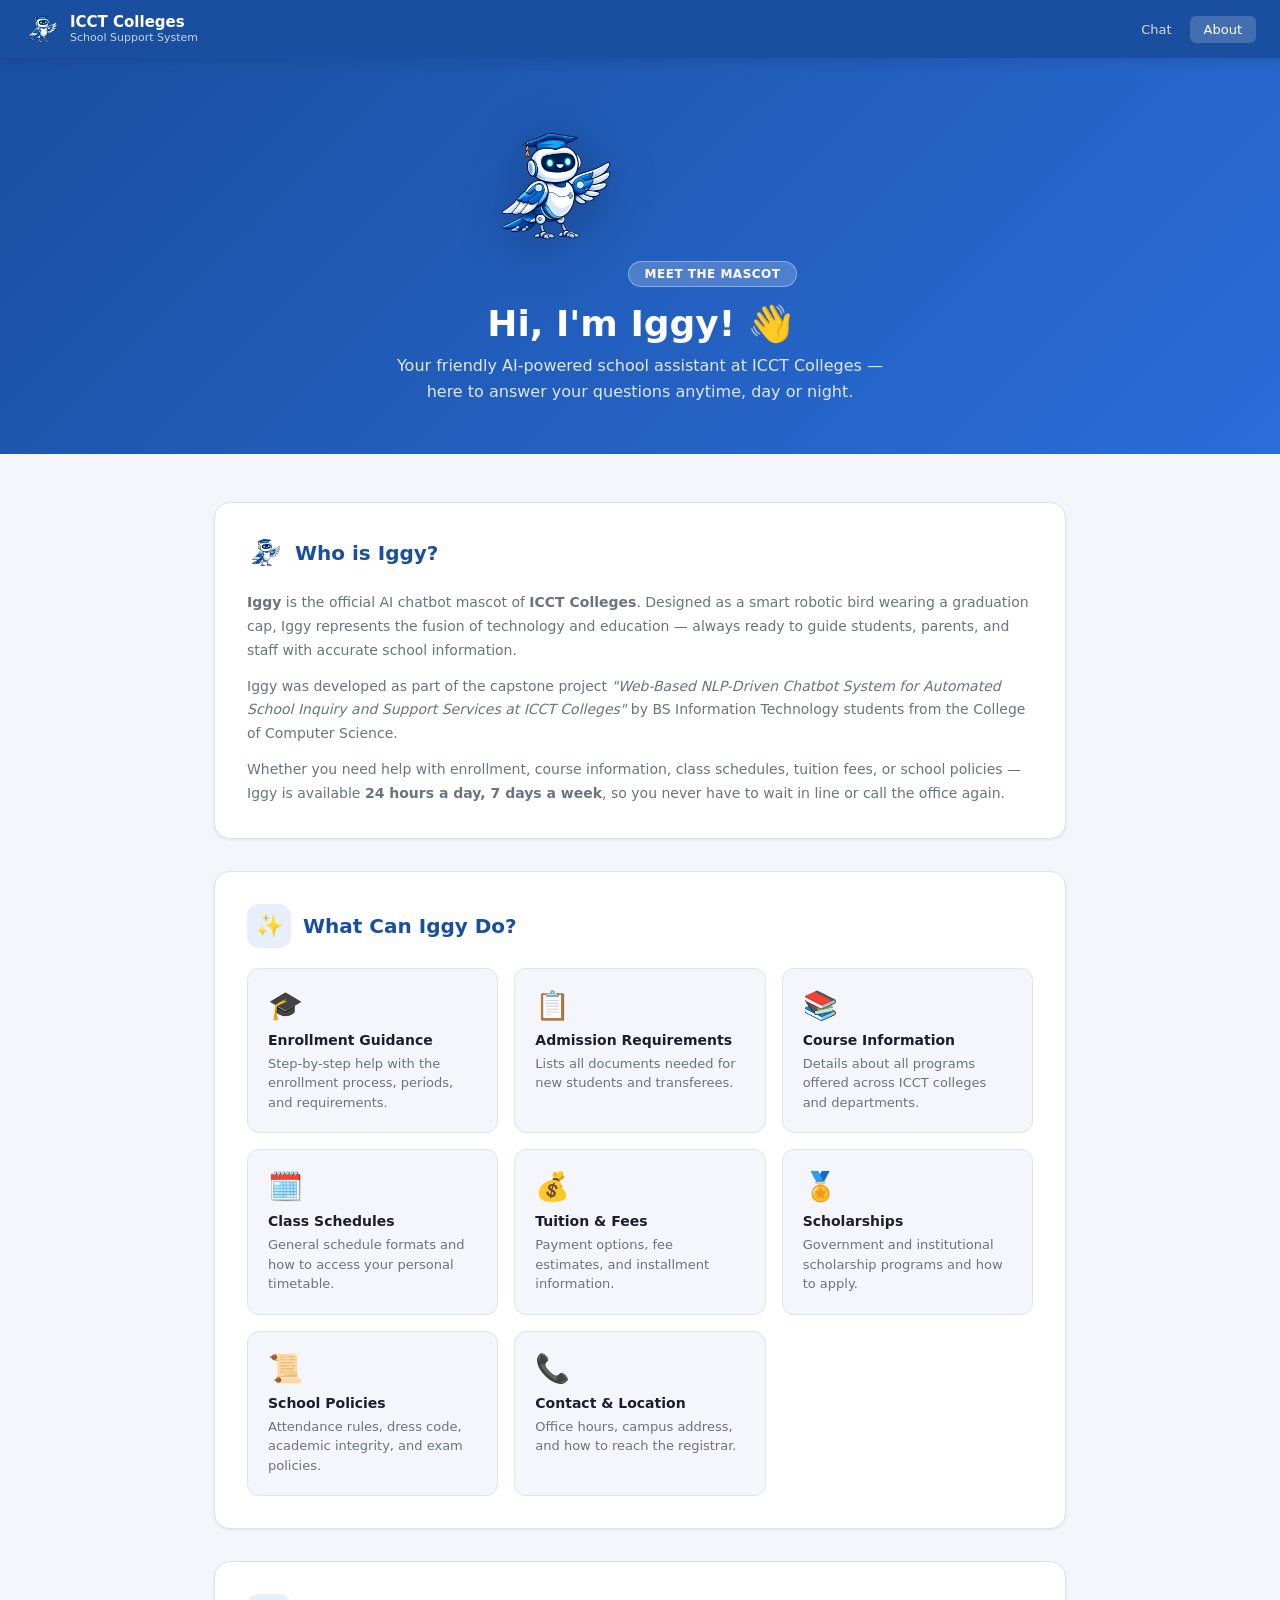
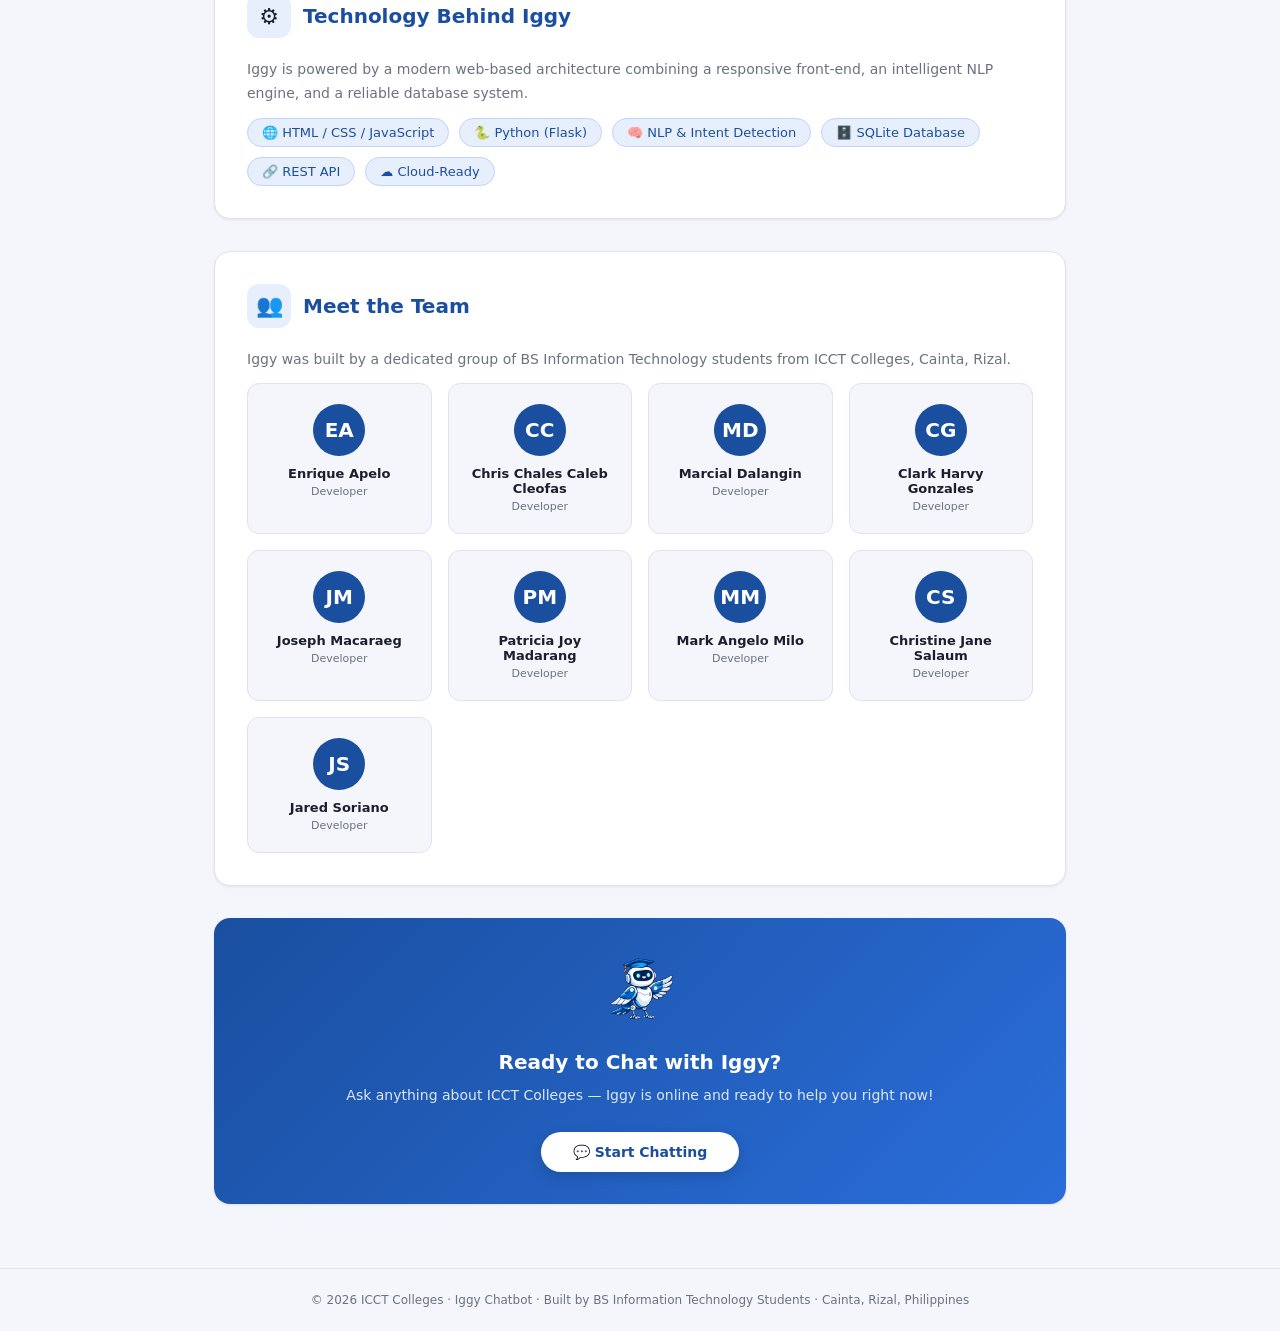
==== about.html @ 2e28d7ce "Add files via upload" ====
<!DOCTYPE html>
<html lang="en">
<head>
  <meta charset="UTF-8" />
  <meta name="viewport" content="width=device-width, initial-scale=1.0"/>
  <title>About Iggy – ICCT Colleges Chatbot</title>
  <style>
    *, *::before, *::after { box-sizing: border-box; margin: 0; padding: 0; }

    :root {
      --primary:       #1a4fa0;
      --primary-dark:  #0e337a;
      --primary-light: #e8effc;
      --accent:        #f5a623;
      --bg:            #f4f6fb;
      --surface:       #ffffff;
      --border:        #dde3f0;
      --text:          #1c1e2e;
      --text-muted:    #6b7280;
      --font:          'Segoe UI', system-ui, sans-serif;
    }

    body {
      font-family: var(--font);
      background: var(--bg);
      color: var(--text);
      min-height: 100vh;
    }

    /* ── Header ── */
    .site-header {
      background: var(--primary);
      color: #fff;
      padding: 0 24px;
      height: 58px;
      display: flex;
      align-items: center;
      justify-content: space-between;
      box-shadow: 0 4px 12px rgba(0,0,0,.10);
      position: sticky;
      top: 0;
      z-index: 100;
    }

    .header-brand { display: flex; align-items: center; gap: 10px; }
    .brand-logo-img { width: 36px; height: 36px; object-fit: contain; }
    .brand-text { display: flex; flex-direction: column; line-height: 1.2; }
    .brand-name { font-size: 15px; font-weight: 700; }
    .brand-tagline { font-size: 11px; opacity: .75; }

    .header-nav { display: flex; gap: 4px; }
    .nav-link {
      color: rgba(255,255,255,.8);
      text-decoration: none;
      padding: 6px 14px;
      border-radius: 6px;
      font-size: 13px;
      font-weight: 500;
      transition: background .18s;
    }
    .nav-link:hover, .nav-link.active {
      background: rgba(255,255,255,.18);
      color: #fff;
    }

    /* ── Hero ── */
    .hero {
      background: linear-gradient(135deg, var(--primary) 0%, #2a6dd9 100%);
      color: #fff;
      text-align: center;
      padding: 60px 24px 50px;
    }

    .hero-img {
      width: 140px;
      height: 140px;
      object-fit: contain;
      filter: drop-shadow(0 8px 24px rgba(0,0,0,.25));
      margin-bottom: 20px;
      animation: float 3s ease-in-out infinite;
    }

    @keyframes float {
      0%, 100% { transform: translateY(0); }
      50%       { transform: translateY(-10px); }
    }

    .hero h1 { font-size: 36px; font-weight: 800; margin-bottom: 8px; }
    .hero p  { font-size: 16px; opacity: .85; max-width: 500px; margin: 0 auto; line-height: 1.6; }

    .hero-badge {
      display: inline-block;
      background: rgba(255,255,255,.2);
      border: 1px solid rgba(255,255,255,.35);
      border-radius: 20px;
      padding: 5px 16px;
      font-size: 12px;
      font-weight: 600;
      letter-spacing: .5px;
      margin-bottom: 16px;
      text-transform: uppercase;
    }

    /* ── Main Content ── */
    .content {
      max-width: 900px;
      margin: 0 auto;
      padding: 48px 24px 64px;
      display: flex;
      flex-direction: column;
      gap: 32px;
    }

    /* ── Cards ── */
    .card {
      background: var(--surface);
      border: 1px solid var(--border);
      border-radius: 16px;
      padding: 32px;
      box-shadow: 0 1px 3px rgba(0,0,0,.08);
    }

    .card-header {
      display: flex;
      align-items: center;
      gap: 12px;
      margin-bottom: 20px;
    }

    .card-icon {
      width: 44px; height: 44px;
      border-radius: 12px;
      background: var(--primary-light);
      display: flex; align-items: center; justify-content: center;
      font-size: 22px;
      flex-shrink: 0;
    }

    .card h2 { font-size: 20px; font-weight: 700; color: var(--primary); }
    .card p  { font-size: 14px; color: var(--text-muted); line-height: 1.7; margin-bottom: 12px; }
    .card p:last-child { margin-bottom: 0; }

    /* ── Features Grid ── */
    .features-grid {
      display: grid;
      grid-template-columns: repeat(auto-fit, minmax(220px, 1fr));
      gap: 16px;
    }

    .feature-item {
      background: var(--bg);
      border: 1px solid var(--border);
      border-radius: 12px;
      padding: 20px;
      transition: transform .18s, box-shadow .18s;
    }
    .feature-item:hover {
      transform: translateY(-3px);
      box-shadow: 0 6px 20px rgba(26,79,160,.12);
    }

    .feature-icon { font-size: 28px; margin-bottom: 10px; }
    .feature-title { font-size: 14px; font-weight: 600; margin-bottom: 6px; color: var(--text); }
    .feature-desc  { font-size: 13px; color: var(--text-muted); line-height: 1.5; }

    /* ── Team ── */
    .team-grid {
      display: grid;
      grid-template-columns: repeat(auto-fit, minmax(160px, 1fr));
      gap: 16px;
    }

    .team-card {
      background: var(--bg);
      border: 1px solid var(--border);
      border-radius: 12px;
      padding: 20px 16px;
      text-align: center;
      transition: transform .18s;
    }
    .team-card:hover { transform: translateY(-3px); }

    .team-avatar {
      width: 52px; height: 52px;
      border-radius: 50%;
      background: var(--primary);
      color: #fff;
      font-size: 20px;
      font-weight: 700;
      display: flex; align-items: center; justify-content: center;
      margin: 0 auto 10px;
    }

    .team-name { font-size: 13px; font-weight: 600; color: var(--text); margin-bottom: 4px; }
    .team-role { font-size: 11px; color: var(--text-muted); }

    /* ── Tech Stack ── */
    .tech-list {
      display: flex;
      flex-wrap: wrap;
      gap: 10px;
      margin-top: 4px;
    }

    .tech-badge {
      display: flex;
      align-items: center;
      gap: 6px;
      background: var(--primary-light);
      color: var(--primary);
      border: 1px solid #c0d4f5;
      border-radius: 20px;
      padding: 6px 14px;
      font-size: 13px;
      font-weight: 500;
    }

    /* ── CTA ── */
    .cta-card {
      background: linear-gradient(135deg, var(--primary) 0%, #2a6dd9 100%);
      color: #fff;
      text-align: center;
      border: none;
    }

    .cta-card h2 { color: #fff; margin-bottom: 10px; }
    .cta-card p  { color: rgba(255,255,255,.85); margin-bottom: 24px; }

    .cta-btn {
      display: inline-block;
      background: #fff;
      color: var(--primary);
      font-weight: 700;
      font-size: 14px;
      padding: 12px 32px;
      border-radius: 30px;
      text-decoration: none;
      transition: transform .15s, box-shadow .15s;
      box-shadow: 0 4px 14px rgba(0,0,0,.15);
    }
    .cta-btn:hover {
      transform: translateY(-2px);
      box-shadow: 0 8px 24px rgba(0,0,0,.2);
    }

    /* ── Footer ── */
    .footer {
      text-align: center;
      padding: 24px;
      font-size: 12px;
      color: var(--text-muted);
      border-top: 1px solid var(--border);
    }

    @media (max-width: 600px) {
      .hero h1 { font-size: 26px; }
      .card { padding: 20px; }
      .header-nav { display: none; }
    }
  </style>
</head>
<body>

  <!-- ── Header ── -->
  <header class="site-header">
    <div class="header-brand">
      <img src="Iggy.png" alt="Iggy" class="brand-logo-img"/>
      <div class="brand-text">
        <span class="brand-name">ICCT Colleges</span>
        <span class="brand-tagline">School Support System</span>
      </div>
    </div>
    <nav class="header-nav">
      <a href="index.html" class="nav-link">Chat</a>
      <a href="about.html" class="nav-link active">About</a>
    </nav>
  </header>

  <!-- ── Hero ── -->
  <section class="hero">
    <img src="Iggy.png" alt="Iggy the ICCT Chatbot Mascot" class="hero-img"/>
    <div class="hero-badge">Meet the Mascot</div>
    <h1>Hi, I'm Iggy! 👋</h1>
    <p>Your friendly AI-powered school assistant at ICCT Colleges — here to answer your questions anytime, day or night.</p>
  </section>

  <!-- ── Content ── -->
  <main class="content">

    <!-- About Iggy -->
    <div class="card">
      <div class="card-header">
        <img src="Iggy.png" alt="Iggy" class="brand-logo-img"/>
        <h2>Who is Iggy?</h2>
      </div>
      <p>
        <strong>Iggy</strong> is the official AI chatbot mascot of <strong>ICCT Colleges</strong>. Designed as a smart robotic bird wearing a graduation cap, Iggy represents the fusion of technology and education — always ready to guide students, parents, and staff with accurate school information.
      </p>
      <p>
        Iggy was developed as part of the capstone project <em>"Web-Based NLP-Driven Chatbot System for Automated School Inquiry and Support Services at ICCT Colleges"</em> by BS Information Technology students from the College of Computer Science.
      </p>
      <p>
        Whether you need help with enrollment, course information, class schedules, tuition fees, or school policies — Iggy is available <strong>24 hours a day, 7 days a week</strong>, so you never have to wait in line or call the office again.
      </p>
    </div>

    <!-- Features -->
    <div class="card">
      <div class="card-header">
        <div class="card-icon">✨</div>
        <h2>What Can Iggy Do?</h2>
      </div>
      <div class="features-grid">
        <div class="feature-item">
          <div class="feature-icon">🎓</div>
          <div class="feature-title">Enrollment Guidance</div>
          <div class="feature-desc">Step-by-step help with the enrollment process, periods, and requirements.</div>
        </div>
        <div class="feature-item">
          <div class="feature-icon">📋</div>
          <div class="feature-title">Admission Requirements</div>
          <div class="feature-desc">Lists all documents needed for new students and transferees.</div>
        </div>
        <div class="feature-item">
          <div class="feature-icon">📚</div>
          <div class="feature-title">Course Information</div>
          <div class="feature-desc">Details about all programs offered across ICCT colleges and departments.</div>
        </div>
        <div class="feature-item">
          <div class="feature-icon">🗓️</div>
          <div class="feature-title">Class Schedules</div>
          <div class="feature-desc">General schedule formats and how to access your personal timetable.</div>
        </div>
        <div class="feature-item">
          <div class="feature-icon">💰</div>
          <div class="feature-title">Tuition & Fees</div>
          <div class="feature-desc">Payment options, fee estimates, and installment information.</div>
        </div>
        <div class="feature-item">
          <div class="feature-icon">🏅</div>
          <div class="feature-title">Scholarships</div>
          <div class="feature-desc">Government and institutional scholarship programs and how to apply.</div>
        </div>
        <div class="feature-item">
          <div class="feature-icon">📜</div>
          <div class="feature-title">School Policies</div>
          <div class="feature-desc">Attendance rules, dress code, academic integrity, and exam policies.</div>
        </div>
        <div class="feature-item">
          <div class="feature-icon">📞</div>
          <div class="feature-title">Contact & Location</div>
          <div class="feature-desc">Office hours, campus address, and how to reach the registrar.</div>
        </div>
      </div>
    </div>

    <!-- Tech Stack -->
    <div class="card">
      <div class="card-header">
        <div class="card-icon">⚙️</div>
        <h2>Technology Behind Iggy</h2>
      </div>
      <p>Iggy is powered by a modern web-based architecture combining a responsive front-end, an intelligent NLP engine, and a reliable database system.</p>
      <div class="tech-list">
        <span class="tech-badge">🌐 HTML / CSS / JavaScript</span>
        <span class="tech-badge">🐍 Python (Flask)</span>
        <span class="tech-badge">🧠 NLP & Intent Detection</span>
        <span class="tech-badge">🗄️ SQLite Database</span>
        <span class="tech-badge">🔗 REST API</span>
        <span class="tech-badge">☁️ Cloud-Ready</span>
      </div>
    </div>

    <!-- Team -->
    <div class="card">
      <div class="card-header">
        <div class="card-icon">👥</div>
        <h2>Meet the Team</h2>
      </div>
      <p>Iggy was built by a dedicated group of BS Information Technology students from ICCT Colleges, Cainta, Rizal.</p>
      <div class="team-grid">
        <div class="team-card">
          <div class="team-avatar">EA</div>
          <div class="team-name">Enrique Apelo</div>
          <div class="team-role">Developer</div>
        </div>
        <div class="team-card">
          <div class="team-avatar">CC</div>
          <div class="team-name">Chris Chales Caleb Cleofas</div>
          <div class="team-role">Developer</div>
        </div>
        <div class="team-card">
          <div class="team-avatar">MD</div>
          <div class="team-name">Marcial Dalangin</div>
          <div class="team-role">Developer</div>
        </div>
        <div class="team-card">
          <div class="team-avatar">CG</div>
          <div class="team-name">Clark Harvy Gonzales</div>
          <div class="team-role">Developer</div>
        </div>
        <div class="team-card">
          <div class="team-avatar">JM</div>
          <div class="team-name">Joseph Macaraeg</div>
          <div class="team-role">Developer</div>
        </div>
        <div class="team-card">
          <div class="team-avatar">PM</div>
          <div class="team-name">Patricia Joy Madarang</div>
          <div class="team-role">Developer</div>
        </div>
        <div class="team-card">
          <div class="team-avatar">MM</div>
          <div class="team-name">Mark Angelo Milo</div>
          <div class="team-role">Developer</div>
        </div>
        <div class="team-card">
          <div class="team-avatar">CS</div>
          <div class="team-name">Christine Jane Salaum</div>
          <div class="team-role">Developer</div>
        </div>
        <div class="team-card">
          <div class="team-avatar">JS</div>
          <div class="team-name">Jared Soriano</div>
          <div class="team-role">Developer</div>
        </div>
      </div>
    </div>
    <!-- CTA -->
    <div class="card cta-card">
      <img src="Iggy.png" alt="Iggy" style="width:80px;height:80px;object-fit:contain;margin-bottom:16px;"/>
      <h2>Ready to Chat with Iggy?</h2>
      <p>Ask anything about ICCT Colleges — Iggy is online and ready to help you right now!</p>
      <a href="index.html" class="cta-btn">💬 Start Chatting</a>
    </div>

  </main>

  <!-- ── Footer ── -->
  <footer class="footer">
    © 2026 ICCT Colleges · Iggy Chatbot · Built by BS Information Technology Students · Cainta, Rizal, Philippines
  </footer>

</body>
</html>
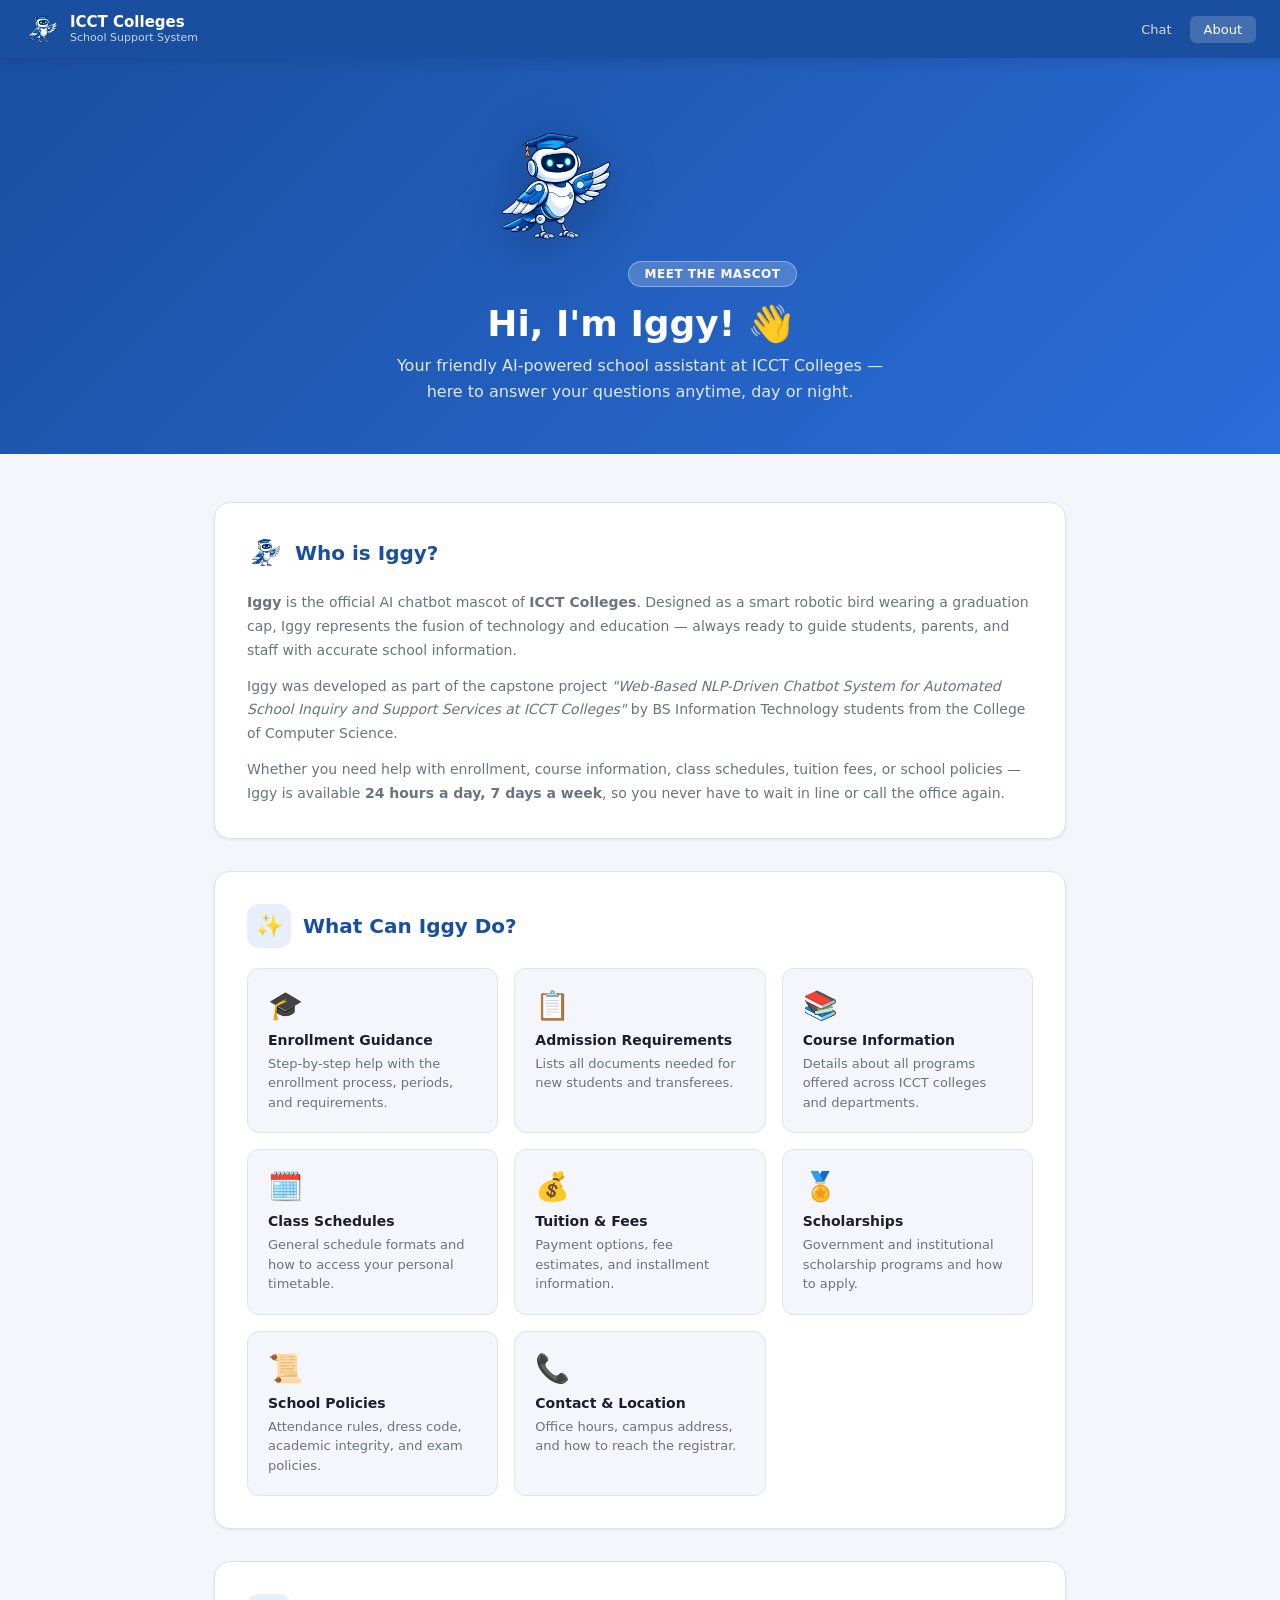
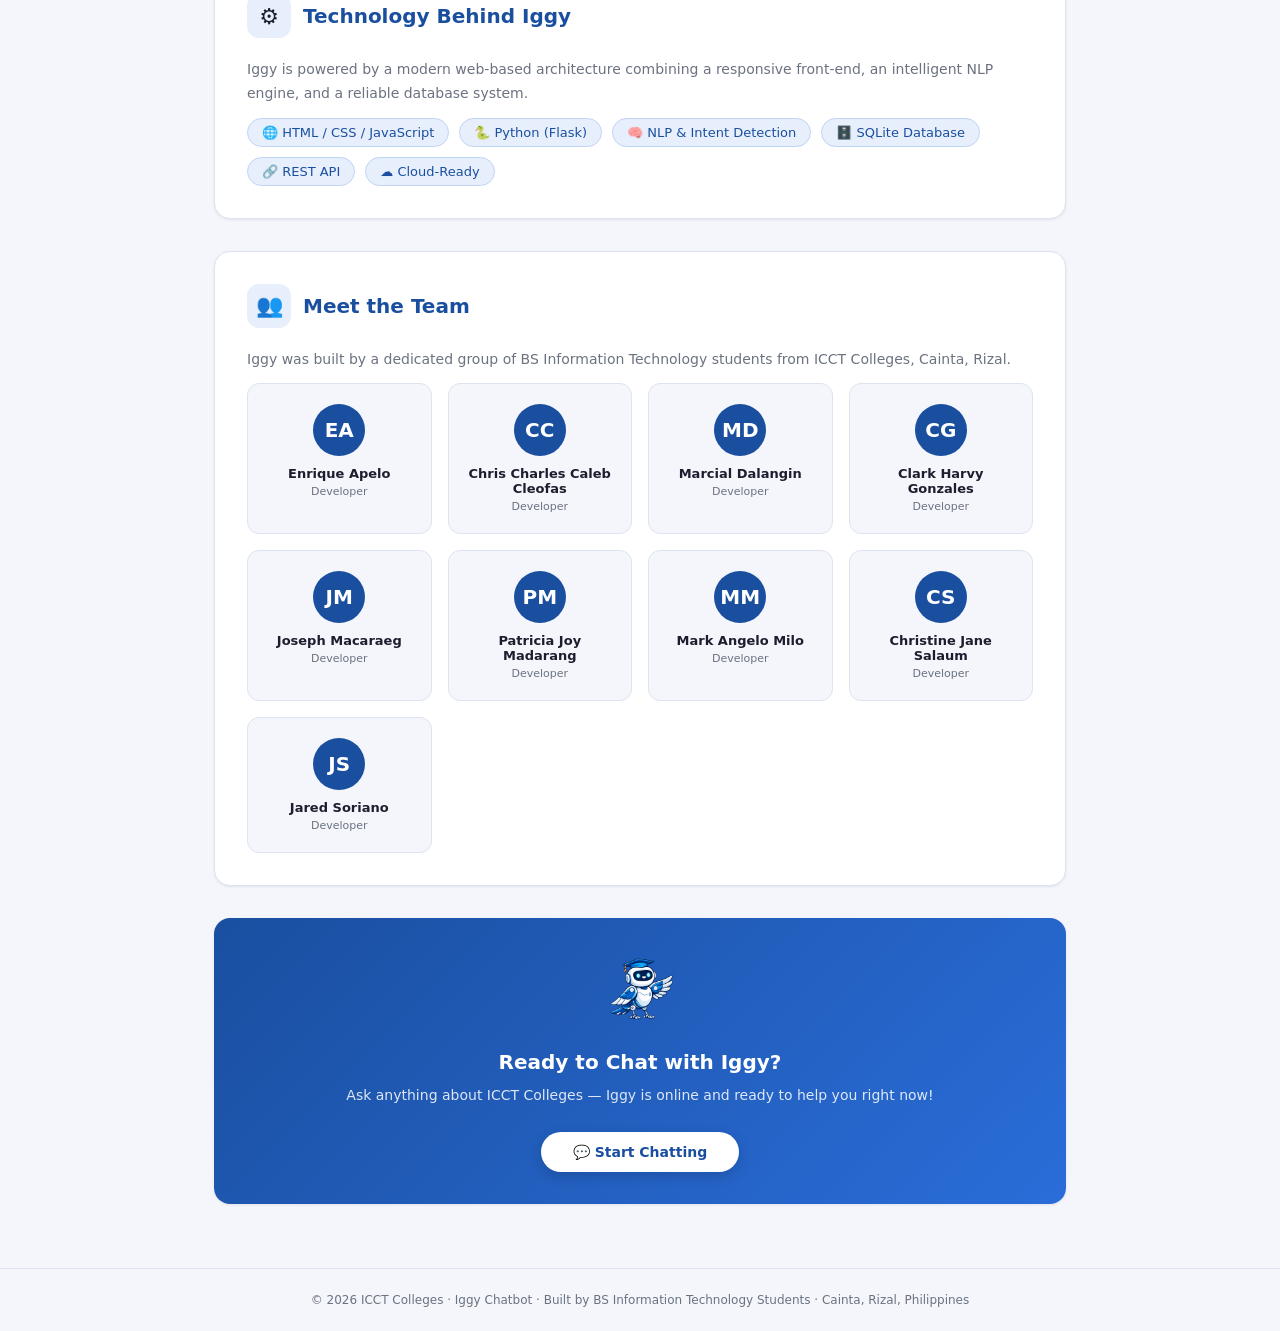
==== commit 6b97f78f: "Update about.html" ====
--- a/about.html
+++ b/about.html
@@ -386,7 +386,7 @@
         </div>
         <div class="team-card">
           <div class="team-avatar">CC</div>
-          <div class="team-name">Chris Chales Caleb Cleofas</div>
+          <div class="team-name">Chris Charles Caleb Cleofas</div>
           <div class="team-role">Developer</div>
         </div>
         <div class="team-card">
@@ -442,4 +442,4 @@
   </footer>
 
 </body>
-</html>+</html>
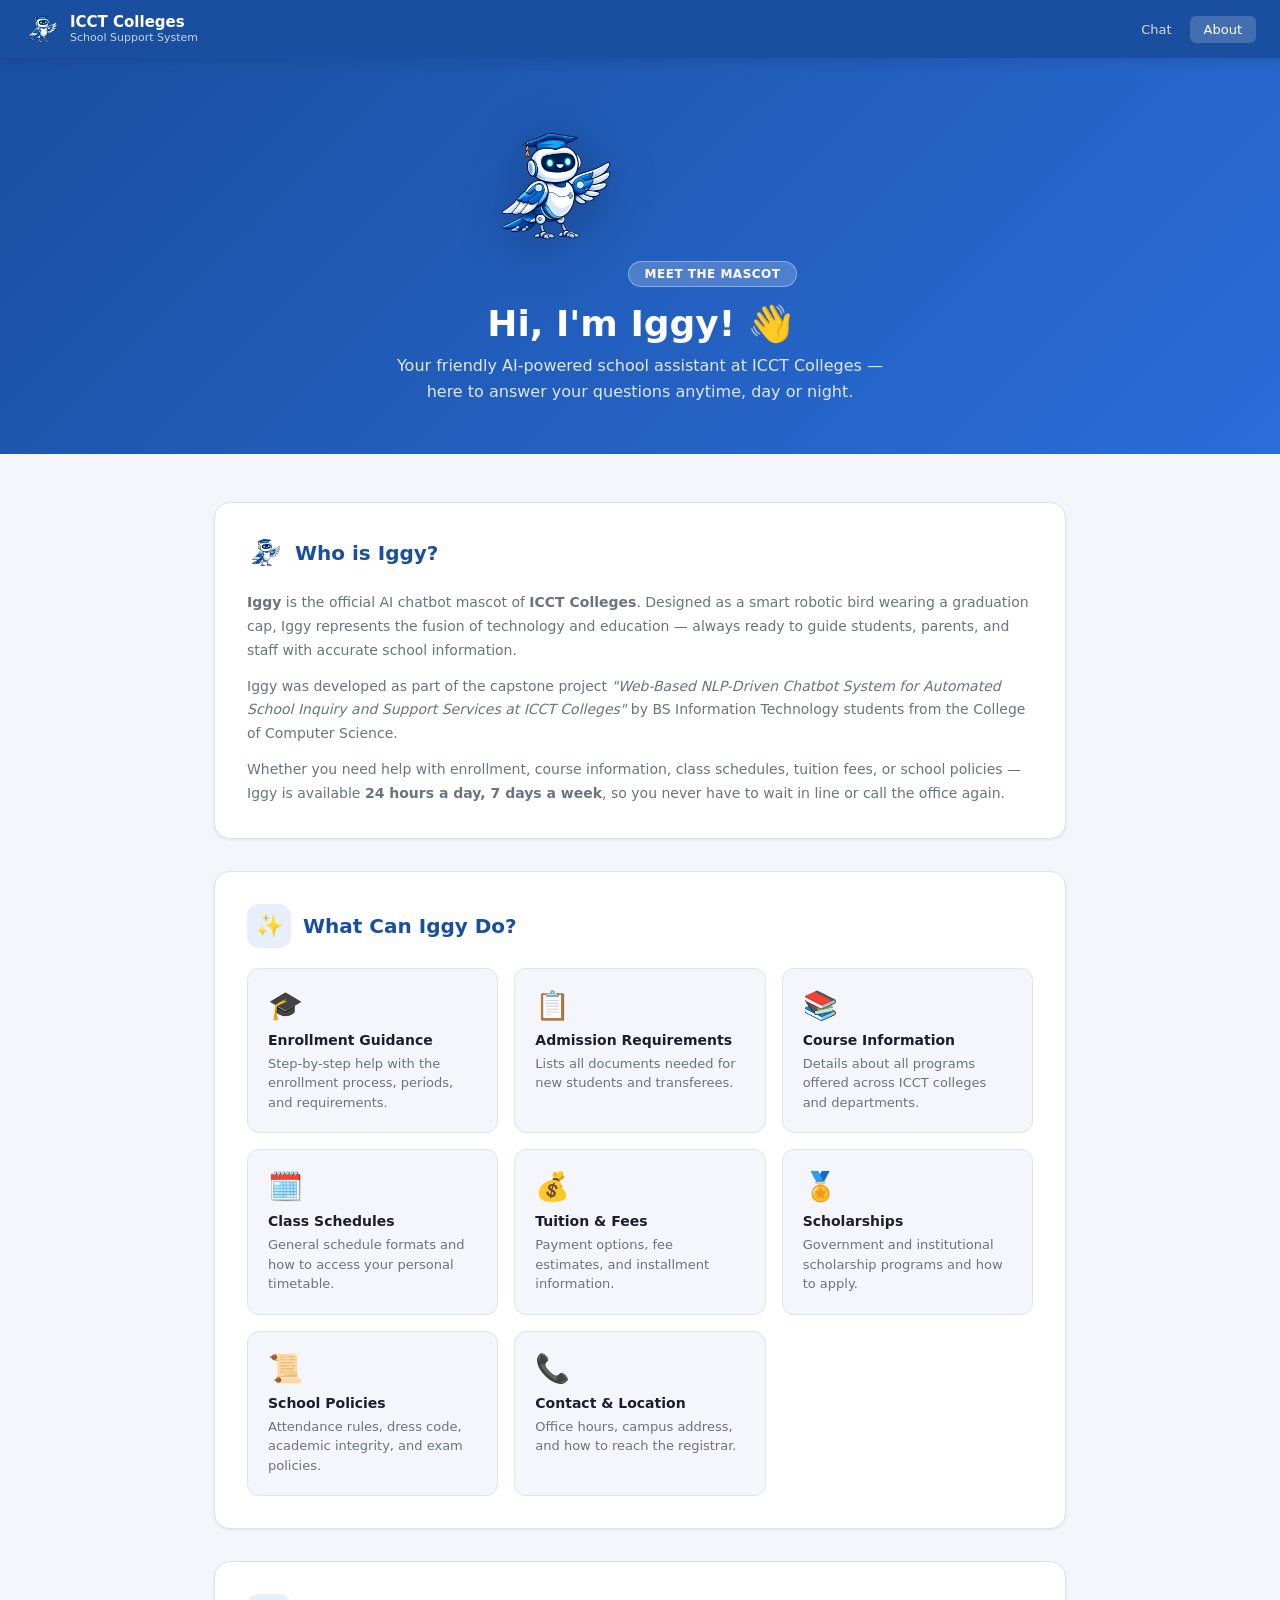
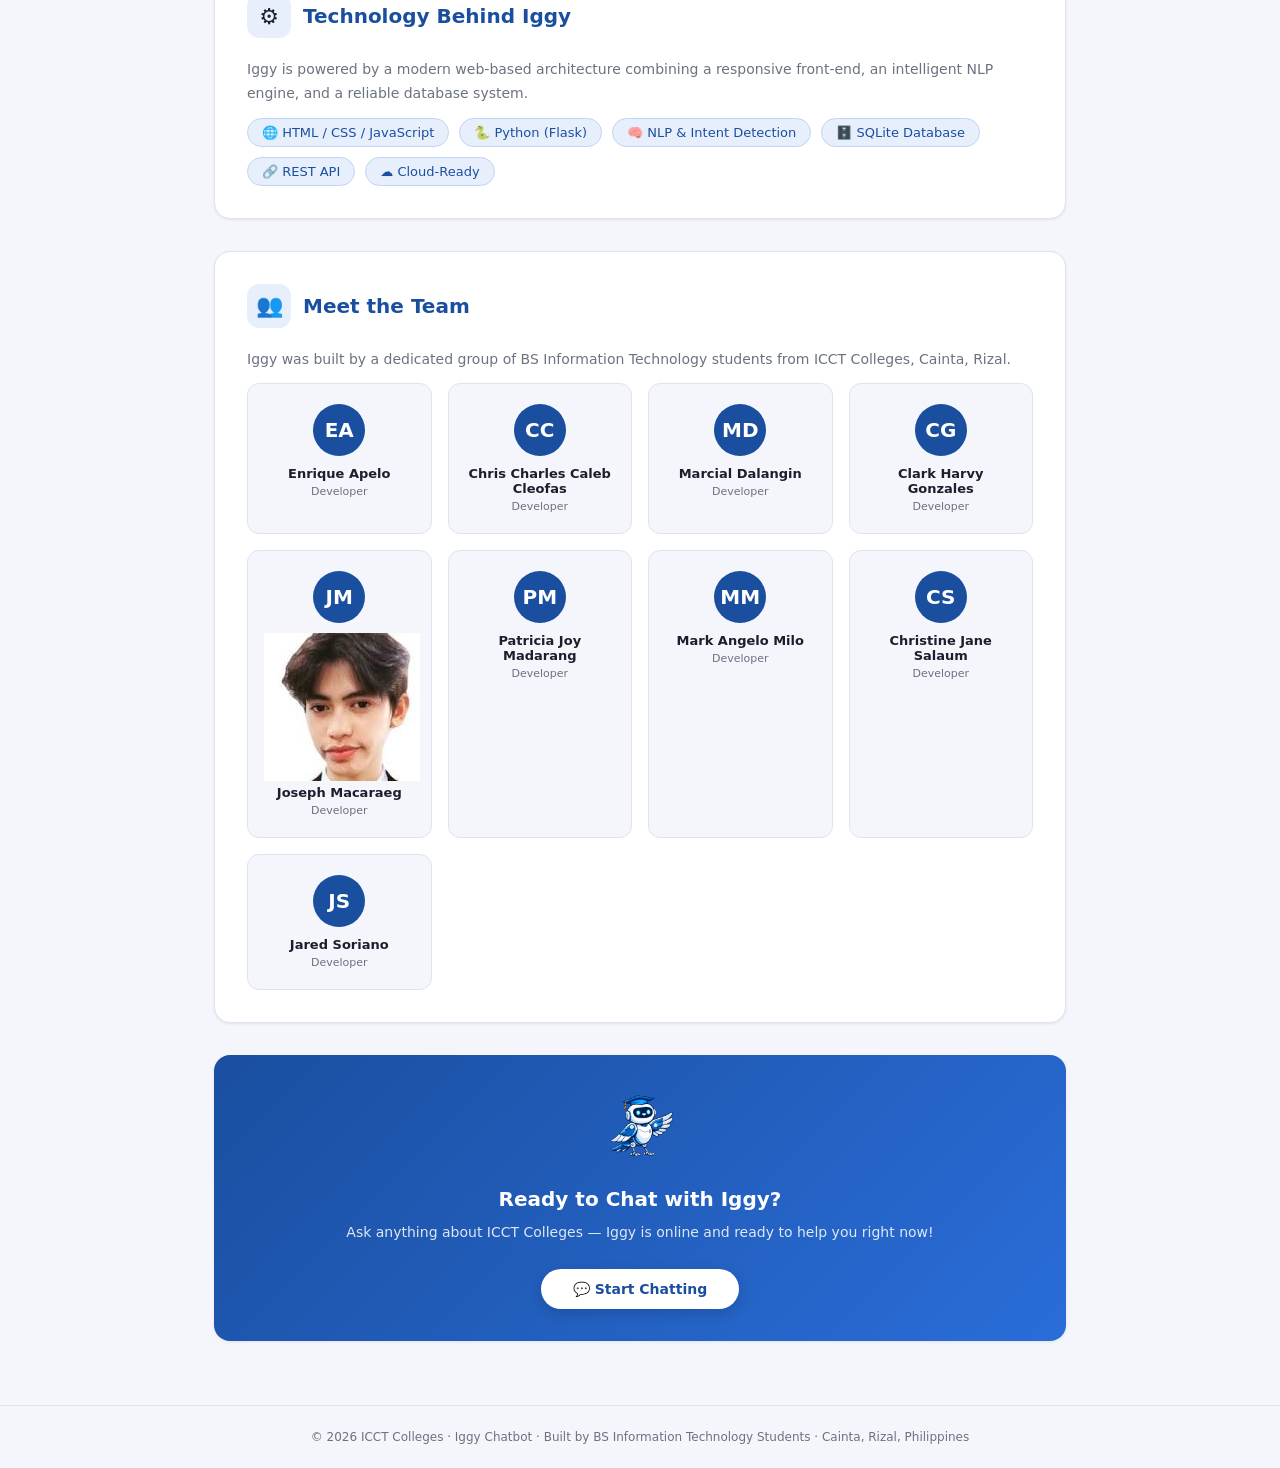
==== commit 67cb85f3: "Update about.html" ====
--- a/about.html
+++ b/about.html
@@ -401,6 +401,7 @@
         </div>
         <div class="team-card">
           <div class="team-avatar">JM</div>
+          <img src="download.jfif">
           <div class="team-name">Joseph Macaraeg</div>
           <div class="team-role">Developer</div>
         </div>
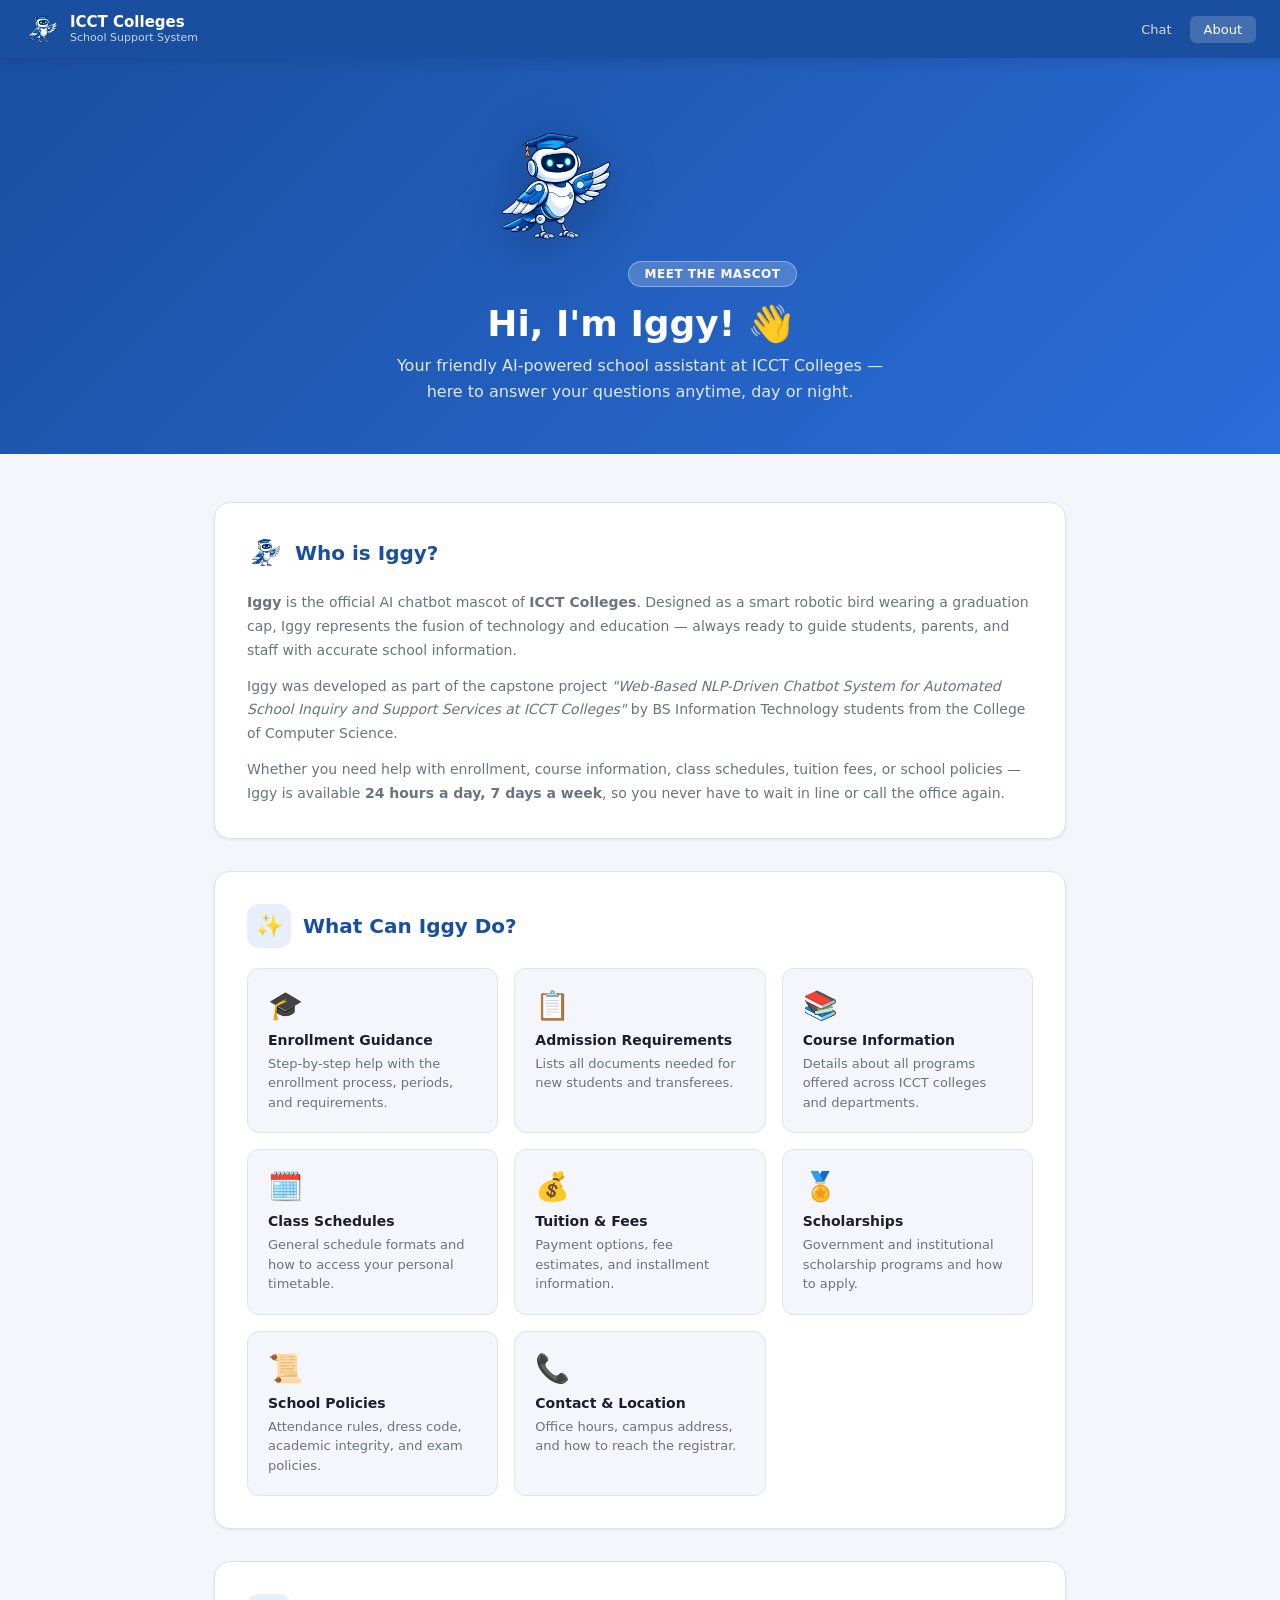
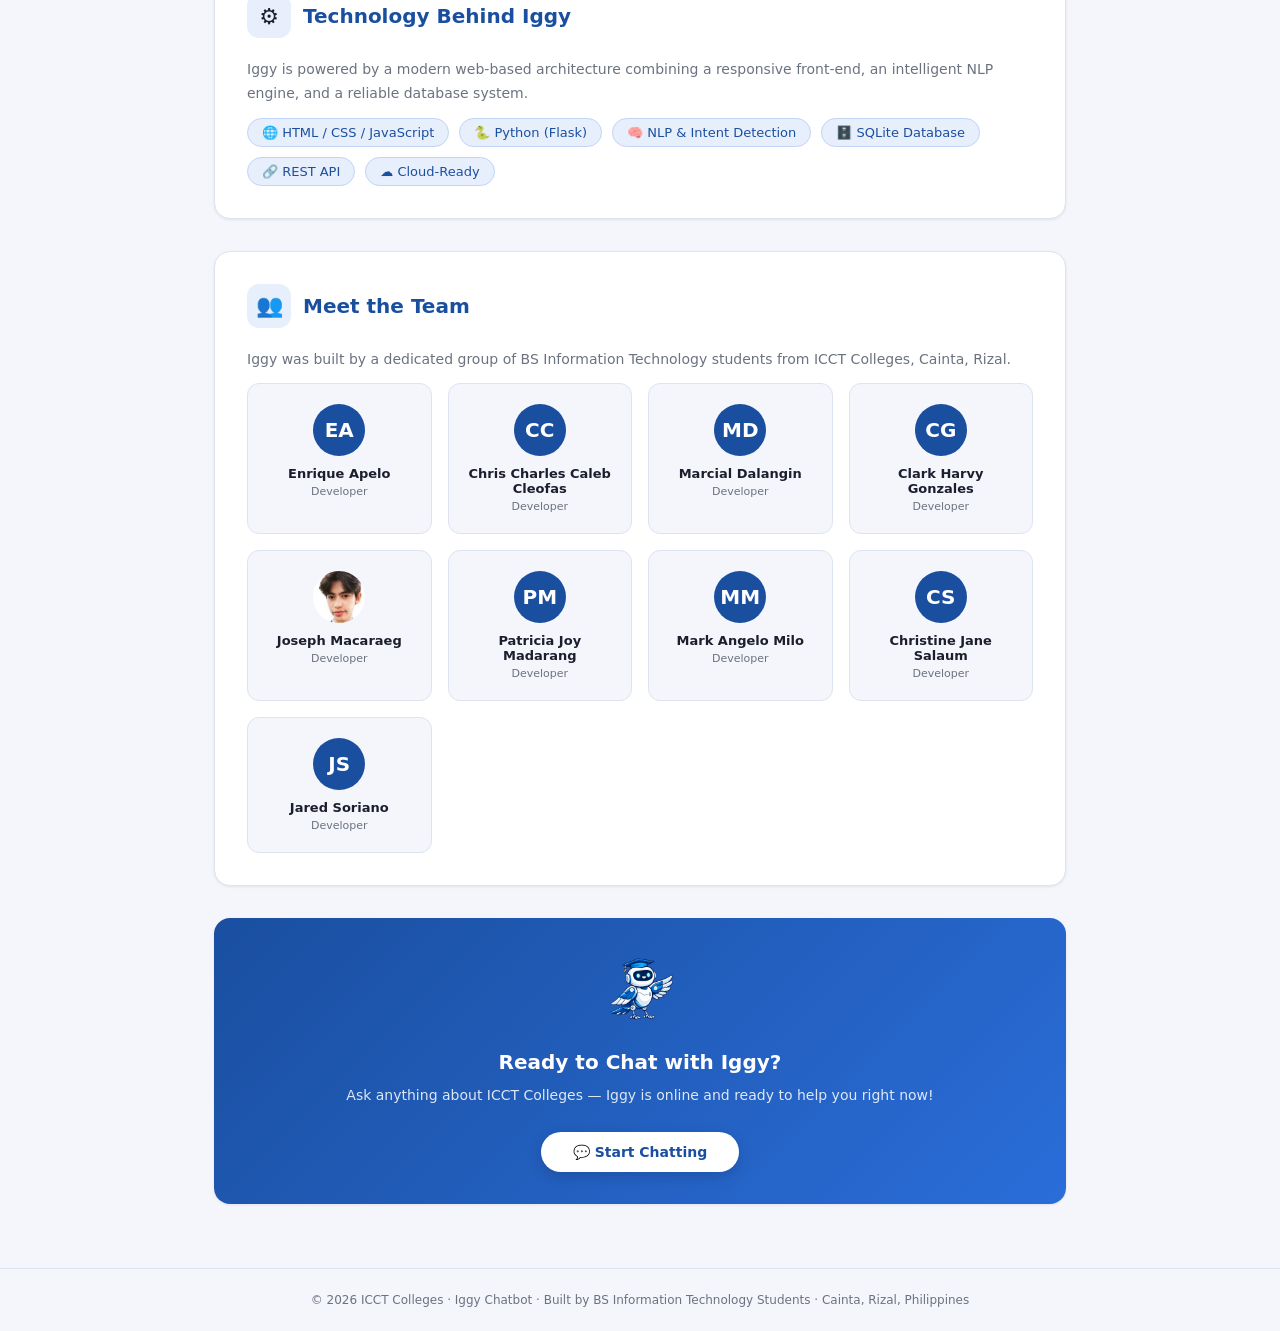
==== commit eda9473d: "Update about.html" ====
--- a/about.html
+++ b/about.html
@@ -400,8 +400,7 @@
           <div class="team-role">Developer</div>
         </div>
         <div class="team-card">
-          <div class="team-avatar">JM</div>
-          <img src="download.jfif">
+          <img src="download.jfif" alt="Joseph Macaraeg" class="team-avatar">
           <div class="team-name">Joseph Macaraeg</div>
           <div class="team-role">Developer</div>
         </div>
